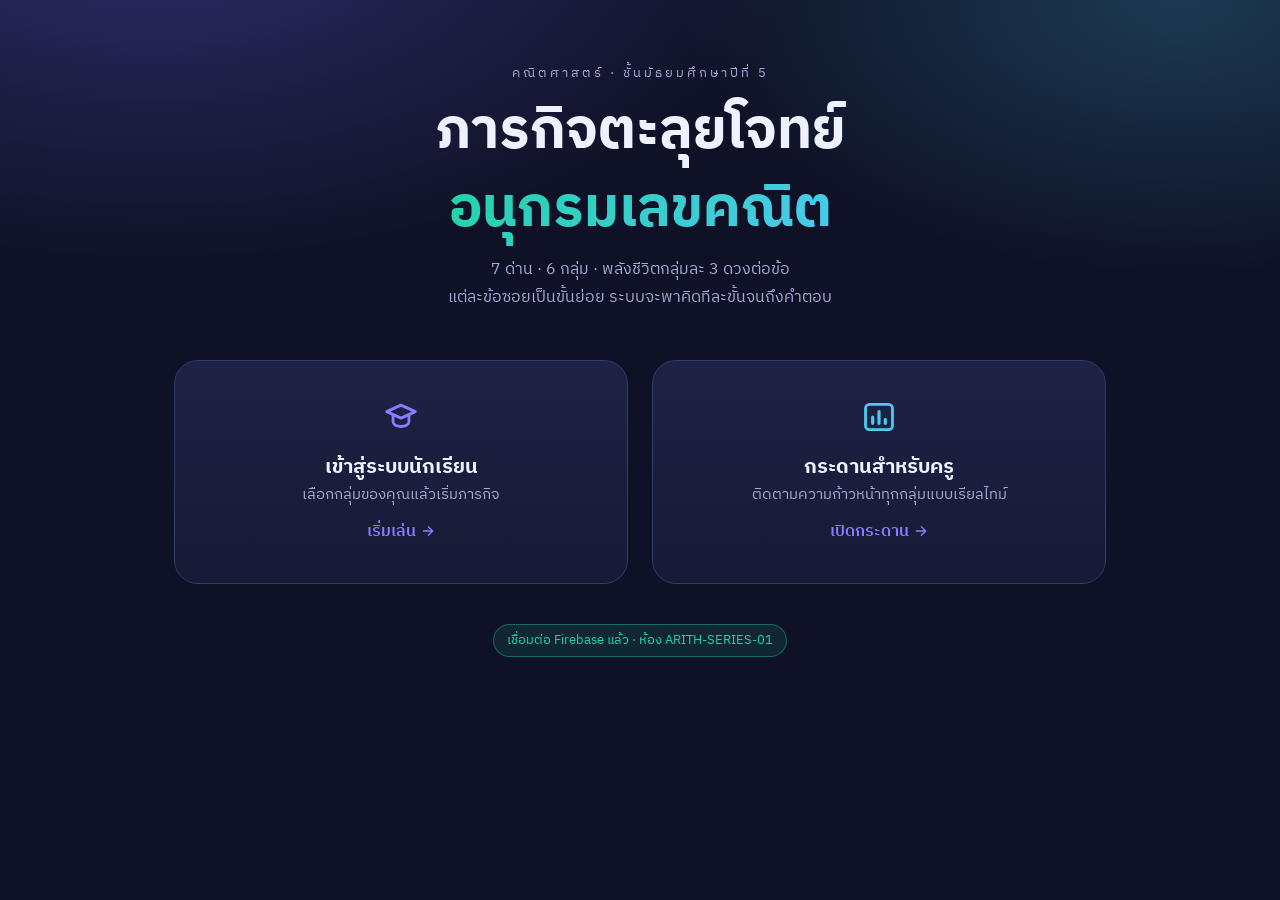
==== index.html @ 9f10b1ca "เพิ่มเกมตะลุยโจทย์ปัญหาอนุกรมเลขคณิต เว็บแอปเพื่อการเรียนรู้แบบ gamification สำหรับ 6 กลุ่ม 7 ข้อ - " ====
<!DOCTYPE html>
<html lang="th">
<head>
  <meta charset="UTF-8">
  <meta name="viewport" content="width=device-width, initial-scale=1.0">
  <title>ภารกิจอนุกรมเลขคณิต | เลือกบทบาท</title>
  <link rel="preconnect" href="https://fonts.googleapis.com">
  <link rel="preconnect" href="https://fonts.gstatic.com" crossorigin>
  <link href="https://fonts.googleapis.com/css2?family=IBM+Plex+Sans+Thai:wght@400;500;600;700&display=swap" rel="stylesheet">
  <link rel="stylesheet" href="css/styles.css">
</head>
<body class="page-landing">

  <!-- ตรวจจับการเปิดไฟล์ผิดวิธี: ES Modules ถูกบล็อกเมื่อเปิดแบบ file://
       สคริปต์นี้เป็น classic script จึงทำงานได้แม้โมดูลอื่นจะโหลดไม่ได้ -->
  <script>
    (function () {
      if (location.protocol !== 'file:') return;
      document.addEventListener('DOMContentLoaded', function () {
        document.body.innerHTML =
          '<div class="file-warning">' +
            '<h1>เปิดไฟล์ผิดวิธีครับ</h1>' +
            '<p>หน้านี้เขียนด้วย <b>ES Modules</b> ซึ่งเบราว์เซอร์จะบล็อกเมื่อเปิดไฟล์โดยตรง ' +
            'จากฮาร์ดดิสก์ (<code>file://</code>) เพราะเหตุผลด้านความปลอดภัย ' +
            'จึงเห็นเป็นหน้าว่าง ๆ แบบนี้ — ไม่ใช่ว่าไฟล์เสียนะครับ</p>' +
            '<h2>วิธีเปิดให้ถูกต้อง</h2>' +
            '<p class="file-warning__step"><b>วิธีที่ 1 (ง่ายที่สุด)</b><br>' +
            'กลับไปที่โฟลเดอร์เดียวกันนี้ แล้ว <b>ดับเบิลคลิกไฟล์</b> ' +
            '<code>เริ่มเกม.command</code> ระบบจะเปิดเซิร์ฟเวอร์และเบราว์เซอร์ให้เอง</p>' +
            '<p class="file-warning__step"><b>วิธีที่ 2</b><br>' +
            'เปิด Terminal แล้วพิมพ์คำสั่งนี้<br>' +
            '<code>cd "$HOME/Desktop/โจทย์ปัญหาอนุกรม เลขคณิต" &amp;&amp; python3 -m http.server 8000</code><br>' +
            'จากนั้นเปิด <code>http://localhost:8000</code></p>' +
            '<p class="file-warning__note">เมื่ออัปโหลดขึ้น GitHub Pages แล้วจะไม่มีปัญหานี้ ' +
            'เพราะเป็นการเปิดผ่าน <code>https://</code> อยู่แล้ว</p>' +
          '</div>';
      });
    })();
  </script>
  <main class="landing">
    <header class="landing__header">
      <p class="landing__eyebrow">คณิตศาสตร์ · ชั้นมัธยมศึกษาปีที่ 5</p>
      <h1 class="landing__title">ภารกิจตะลุยโจทย์<br><span>อนุกรมเลขคณิต</span></h1>
      <p class="landing__subtitle">
        7 ด่าน · 6 กลุ่ม · พลังชีวิตกลุ่มละ 3 ดวงต่อข้อ<br>
        แต่ละข้อซอยเป็นขั้นย่อย ระบบจะพาคิดทีละขั้นจนถึงคำตอบ
      </p>
    </header>

    <div class="landing__choices">
      <a class="role-card role-card--student" href="student.html">
        <span class="role-card__icon" data-icon="student"></span>
        <h2>เข้าสู่ระบบนักเรียน</h2>
        <p>เลือกกลุ่มของคุณแล้วเริ่มภารกิจ</p>
        <span class="role-card__cta">เริ่มเล่น <span data-icon="arrowRight"></span></span>
      </a>

      <a class="role-card role-card--teacher" href="teacher.html">
        <span class="role-card__icon" data-icon="dashboard"></span>
        <h2>กระดานสำหรับครู</h2>
        <p>ติดตามความก้าวหน้าทุกกลุ่มแบบเรียลไทม์</p>
        <span class="role-card__cta">เปิดกระดาน <span data-icon="arrowRight"></span></span>
      </a>
    </div>

    <footer class="landing__footer">
      <span id="connection-badge" class="badge badge--muted">กำลังตรวจสอบการเชื่อมต่อ…</span>
    </footer>
  </main>

  <script type="module">
    import { isFirebaseConfigured, APP_CONFIG } from './js/config.js';
    import { icon } from './js/icons.js';

    // วาดไอคอน SVG ลงในทุกจุดที่ประกาศไว้ด้วย data-icon (ไม่ใช้ emoji)
    document.querySelectorAll('[data-icon]').forEach((node) => {
      const size = node.classList.contains('role-card__icon') ? 38 : 16;
      node.innerHTML = icon(node.dataset.icon, size);
    });

    // แสดงสถานะว่ากำลังใช้ Firebase จริง หรือโหมดออฟไลน์ (localStorage)
    const badge = document.getElementById('connection-badge');
    if (isFirebaseConfigured()) {
      badge.className = 'badge badge--online';
      badge.textContent = `เชื่อมต่อ Firebase แล้ว · ห้อง ${APP_CONFIG.roomCode}`;
    } else {
      badge.className = 'badge badge--offline';
      badge.textContent = 'โหมดออฟไลน์ — ยังไม่ได้ใส่คีย์ใน js/config.js (ข้อมูลเก็บในเครื่องนี้เท่านั้น)';
    }
  </script>
</body>
</html>
---- css/styles.css ----
/* ==========================================================================
   styles.css — ภารกิจตะลุยโจทย์อนุกรมเลขคณิต
   โครงสร้าง
     1. Design tokens
     2. Base & utilities
     3. ส่วนประกอบร่วม (ปุ่ม การ์ด ไอคอน ตรากลุ่ม หัวใจ แถบความก้าวหน้า)
     4. หน้าแรก
     5. หน้าจอนักเรียน — เลือกกลุ่ม / HUD / โจทย์ / บันไดคำถามย่อย / สรุปผล
     6. กระดานครู
     7. Responsive
   ========================================================================== */

/* ---------- 1. Design tokens ---------- */
:root {
  --bg-deep: #0f1226;
  --bg-mid: #171a35;
  --surface: #1e2245;
  --surface-2: #262a52;
  --border: #343a6b;

  --text: #eef1ff;
  --text-dim: #a4abd6;

  --primary: #6c5ce7;
  --primary-bright: #8a7bff;
  --mint: #22d3a7;
  --amber: #ffb340;
  --rose: #ff6b81;
  --sky: #4cc9f0;

  --radius-sm: 10px;
  --radius: 16px;
  --radius-lg: 24px;
  --shadow: 0 18px 40px rgba(5, 7, 25, 0.45);
  --font: 'IBM Plex Sans Thai', 'Segoe UI', system-ui, -apple-system, sans-serif;
}

/* ---------- 2. Base ---------- */
* { box-sizing: border-box; }

body {
  margin: 0;
  font-family: var(--font);
  color: var(--text);
  background:
    radial-gradient(1100px 600px at 12% -10%, rgba(108, 92, 231, 0.35), transparent 60%),
    radial-gradient(900px 500px at 92% 0%, rgba(76, 201, 240, 0.22), transparent 55%),
    var(--bg-deep);
  min-height: 100vh;
  line-height: 1.75;
  -webkit-font-smoothing: antialiased;
}

h1, h2, h3, h4 { line-height: 1.4; margin: 0; }
p { margin: 0 0 0.6em; }
code { font-family: ui-monospace, 'SF Mono', Menlo, monospace; font-size: 0.88em; }

.hidden { display: none !important; }

.back-link {
  display: inline-block;
  color: var(--text-dim);
  text-decoration: none;
  font-size: 0.9rem;
  margin-bottom: 0.5rem;
}
.back-link::before { content: '‹ '; }
.back-link:hover { color: var(--text); }

/* ---------- 3. ส่วนประกอบร่วม ---------- */

/* ไอคอน SVG (แทน emoji ทั้งระบบ) */
.icon { vertical-align: -0.18em; display: inline-block; }

/* ตราประจำกลุ่ม — ตัวเลขบนวงกลมสีประจำกลุ่ม */
/* หมายเหตุ: ห้ามประกาศ --group-color ซ้ำตรงนี้ เพราะจะไปทับค่าที่สืบทอด
   มาจากปุ่มแม่ (ที่ JS ตั้งไว้เป็นสีประจำกลุ่ม) ใช้ค่าสำรองใน var() แทน */
.group-badge {
  display: inline-grid;
  place-items: center;
  width: 2rem;
  height: 2rem;
  border-radius: 50%;
  font-weight: 700;
  font-size: 0.95rem;
  color: #fff;
  background: var(--group-color, var(--primary));
  box-shadow: 0 0 0 3px color-mix(in srgb, var(--group-color, var(--primary)) 25%, transparent);
  flex-shrink: 0;
}
.group-badge--lg { width: 3rem; height: 3rem; font-size: 1.3rem; }

/* พลังชีวิต */
.heart { display: inline-block; line-height: 1; }
.heart--on { color: var(--rose); }
.heart--off { color: var(--text-dim); }

.btn {
  font-family: inherit;
  font-size: 1rem;
  font-weight: 600;
  border: none;
  border-radius: var(--radius-sm);
  padding: 0.72rem 1.4rem;
  cursor: pointer;
  transition: transform 0.12s ease, box-shadow 0.2s ease, background 0.2s ease;
  text-decoration: none;
  display: inline-flex;
  align-items: center;
  justify-content: center;
  gap: 0.45rem;
}
.btn:hover:not(:disabled) { transform: translateY(-2px); }
.btn:disabled { opacity: 0.4; cursor: not-allowed; }

.btn--primary {
  background: linear-gradient(135deg, var(--primary) 0%, var(--primary-bright) 100%);
  color: #fff;
  box-shadow: 0 8px 22px rgba(108, 92, 231, 0.45);
}
.btn--ghost {
  background: transparent;
  color: var(--text-dim);
  border: 1.5px solid var(--border);
}
.btn--ghost:hover:not(:disabled) { color: var(--text); border-color: var(--primary-bright); }
.btn--danger { background: rgba(255, 107, 129, 0.15); color: var(--rose); border: 1.5px solid rgba(255, 107, 129, 0.45); }
.btn--danger:hover { background: rgba(255, 107, 129, 0.28); }
.btn--block { display: flex; width: 100%; margin-top: 1rem; }
.btn--sm { padding: 0.42rem 0.85rem; font-size: 0.85rem; }

.card {
  background: linear-gradient(180deg, var(--surface) 0%, var(--bg-mid) 100%);
  border: 1px solid var(--border);
  border-radius: var(--radius-lg);
  padding: 1.6rem;
  box-shadow: var(--shadow);
}
.card__title { font-size: 1.45rem; margin-top: 0.4rem; }

.chip {
  display: inline-block;
  font-size: 0.76rem;
  font-weight: 600;
  padding: 0.18rem 0.7rem;
  border-radius: 999px;
  margin-right: 0.4rem;
}
.chip--level { background: rgba(108, 92, 231, 0.25); color: var(--primary-bright); }
.chip--difficulty { background: rgba(255, 179, 64, 0.16); color: var(--amber); letter-spacing: 1px; }

.progress-track {
  height: 10px;
  background: rgba(255, 255, 255, 0.08);
  border-radius: 999px;
  overflow: hidden;
}
.progress-track--sm { height: 6px; }
.progress-track__fill {
  height: 100%;
  width: 0;
  background: linear-gradient(90deg, var(--mint), var(--sky));
  border-radius: 999px;
  transition: width 0.45s cubic-bezier(0.4, 0, 0.2, 1);
}

.badge {
  display: inline-block;
  font-size: 0.82rem;
  padding: 0.25rem 0.8rem;
  border-radius: 999px;
  border: 1px solid var(--border);
}
.badge--muted { color: var(--text-dim); }
.badge--online { color: var(--mint); border-color: rgba(34, 211, 167, 0.4); background: rgba(34, 211, 167, 0.1); }
.badge--offline { color: var(--amber); border-color: rgba(255, 179, 64, 0.4); background: rgba(255, 179, 64, 0.1); }

/* ---------- 4. หน้าแรก ---------- */
.landing { max-width: 980px; margin: 0 auto; padding: 7vh 1.5rem 4rem; text-align: center; }
.landing__eyebrow { color: var(--text-dim); letter-spacing: 3px; font-size: 0.8rem; }
.landing__title { font-size: clamp(2.1rem, 6vw, 3.5rem); font-weight: 700; margin: 0.4rem 0; }
.landing__title span {
  background: linear-gradient(135deg, var(--mint), var(--sky));
  -webkit-background-clip: text;
  background-clip: text;
  color: transparent;
}
.landing__subtitle { color: var(--text-dim); margin-bottom: 3rem; }

.landing__choices { display: grid; grid-template-columns: repeat(2, 1fr); gap: 1.5rem; }
.role-card {
  display: block;
  text-decoration: none;
  color: var(--text);
  background: linear-gradient(180deg, var(--surface) 0%, var(--bg-mid) 100%);
  border: 1px solid var(--border);
  border-radius: var(--radius-lg);
  padding: 2.3rem 1.75rem;
  transition: transform 0.18s ease, border-color 0.18s ease, box-shadow 0.18s ease;
}
.role-card:hover { transform: translateY(-6px); box-shadow: var(--shadow); }
.role-card--student { color: var(--text); }
.role-card--student:hover { border-color: var(--mint); }
.role-card--teacher:hover { border-color: var(--sky); }
.role-card__icon { display: block; margin-bottom: 0.7rem; color: var(--primary-bright); }
.role-card--teacher .role-card__icon { color: var(--sky); }
.role-card h2 { font-size: 1.25rem; }
.role-card p { color: var(--text-dim); font-size: 0.95rem; }
.role-card__cta { color: var(--primary-bright); font-weight: 600; }
.landing__footer { margin-top: 2.5rem; }

/* ---------- 5. หน้าจอนักเรียน ---------- */
.screen { display: none; }
.screen--active { display: block; animation: fade-in 0.35s ease; }
@keyframes fade-in { from { opacity: 0; transform: translateY(8px); } to { opacity: 1; transform: none; } }

/* 5.1 เลือกกลุ่ม */
.login { max-width: 900px; margin: 0 auto; padding: 6vh 1.5rem 4rem; text-align: center; }
.login__title { font-size: 2rem; }
.login__hint { color: var(--text-dim); margin-bottom: 2.5rem; }

.group-picker { display: grid; grid-template-columns: repeat(3, 1fr); gap: 1.1rem; }
.group-btn {
  --group-color: var(--primary);
  font-family: inherit;
  color: var(--text);
  background: linear-gradient(180deg, var(--surface) 0%, var(--bg-mid) 100%);
  border: 1.5px solid var(--border);
  border-radius: var(--radius);
  padding: 1.5rem 1rem;
  cursor: pointer;
  display: flex;
  flex-direction: column;
  align-items: center;
  gap: 0.45rem;
  transition: transform 0.15s ease, border-color 0.15s ease;
}
.group-btn:hover { transform: translateY(-4px); border-color: var(--group-color); }
.group-btn__name { font-weight: 600; font-size: 1.05rem; }
.group-btn__status { font-size: 0.8rem; color: var(--text-dim); }
.group-btn__status.is-active { color: var(--mint); }

/* 5.2 แถบสถานะ (HUD) */
.hud {
  position: sticky;
  top: 0;
  z-index: 10;
  display: grid;
  grid-template-columns: auto 1fr auto;
  align-items: center;
  gap: 1.5rem;
  padding: 0.85rem 1.5rem;
  background: rgba(15, 18, 38, 0.9);
  backdrop-filter: blur(14px);
  border-bottom: 1px solid var(--border);
}
.hud__group { display: flex; align-items: center; gap: 0.7rem; }
.hud__sub { display: block; font-size: 0.8rem; color: var(--text-dim); }
.hud__stats { display: flex; gap: 1.5rem; }
.hud__stat { text-align: right; }
.hud__stat-label { display: block; font-size: 0.72rem; color: var(--text-dim); }
.hud__hearts { display: inline-flex; gap: 2px; }
.hud__score { font-size: 1.3rem; font-weight: 700; color: var(--mint); }

/* 5.3 พื้นที่โจทย์ */
.quest {
  display: grid;
  grid-template-columns: 1fr 1.05fr;
  gap: 1.5rem;
  max-width: 1300px;
  margin: 0 auto;
  padding: 1.6rem 1.5rem 4rem;
  align-items: start;
}
.statement { font-size: 1.05rem; }
.statement b { color: var(--amber); }

.figure { margin: 1.1rem 0; }
.figure__body img { width: 100%; height: auto; border-radius: var(--radius); display: block; }
.figure__caption { font-size: 0.82rem; color: var(--text-dim); text-align: center; margin-top: 0.5rem; }

/* 5.4 บันไดคำถามย่อย (หัวใจของ scaffolding) */
.ladder {
  background: linear-gradient(180deg, var(--surface) 0%, var(--bg-mid) 100%);
  border: 1px solid var(--border);
  border-radius: var(--radius-lg);
  padding: 1.4rem;
  box-shadow: var(--shadow);
  position: sticky;
  top: 90px;
}
.ladder__header {
  display: flex;
  align-items: baseline;
  justify-content: space-between;
  margin-bottom: 1rem;
}
.ladder__title { font-size: 1.1rem; }
.ladder__counter { font-size: 0.82rem; color: var(--mint); font-weight: 600; }

.step-list { list-style: none; margin: 0; padding: 0; display: grid; gap: 0.7rem; }

.step {
  border: 1.5px solid var(--border);
  border-radius: var(--radius);
  padding: 0.85rem 1rem;
  transition: border-color 0.2s ease, background 0.2s ease;
}
.step--locked { opacity: 0.45; }
.step--done { border-color: rgba(34, 211, 167, 0.35); background: rgba(34, 211, 167, 0.06); }
.step--active {
  border-color: var(--primary-bright);
  background: rgba(108, 92, 231, 0.1);
  box-shadow: 0 0 0 3px rgba(108, 92, 231, 0.12);
  animation: fade-in 0.3s ease;
}

.step__head { display: flex; align-items: center; gap: 0.6rem; }
.step__label {
  font-size: 0.72rem;
  font-weight: 700;
  letter-spacing: 0.3px;
  background: rgba(255, 255, 255, 0.08);
  border-radius: 999px;
  padding: 0.1rem 0.6rem;
  white-space: nowrap;
}
.step--active .step__label { background: var(--primary); color: #fff; }
.step--done .step__label { background: rgba(34, 211, 167, 0.2); color: var(--mint); }
.step__goal { font-size: 0.8rem; color: var(--text-dim); flex: 1; }
.step__status { display: inline-flex; color: var(--text-dim); }
.step__status--ok { color: var(--mint); }
.step__status--now { color: var(--primary-bright); }

.step__prompt { margin: 0.7rem 0 0.9rem; font-size: 1rem; }
.step__answered { margin: 0.55rem 0 0.2rem; font-size: 0.9rem; color: var(--text-dim); }
.step__answered b { color: var(--mint); }
.step__explain {
  margin: 0;
  font-size: 0.86rem;
  color: var(--text-dim);
  border-left: 3px solid rgba(34, 211, 167, 0.4);
  padding-left: 0.7rem;
}

.step__actions { display: flex; gap: 0.6rem; margin-top: 0.9rem; flex-wrap: wrap; }
.step__actions .btn { flex: 1; min-width: 130px; }

/* ช่องตอบ */
.input-row { display: flex; align-items: center; gap: 0.6rem; }
#step-input {
  flex: 1;
  font-family: inherit;
  font-size: 1.25rem;
  font-weight: 600;
  text-align: center;
  color: var(--text);
  background: rgba(0, 0, 0, 0.3);
  border: 2px solid var(--border);
  border-radius: var(--radius-sm);
  padding: 0.6rem 0.9rem;
  outline: none;
  min-width: 0;
}
#step-input:focus { border-color: var(--primary-bright); }
#step-input::placeholder { font-size: 0.92rem; font-weight: 400; color: var(--text-dim); }
.input-unit { color: var(--text-dim); font-weight: 600; white-space: nowrap; }

.answer-choice { display: grid; gap: 0.5rem; }
.choice {
  font-family: inherit;
  font-size: 0.97rem;
  color: var(--text);
  background: rgba(0, 0, 0, 0.22);
  border: 2px solid var(--border);
  border-radius: var(--radius-sm);
  padding: 0.6rem 0.8rem;
  text-align: left;
  cursor: pointer;
  display: flex;
  align-items: center;
  gap: 0.7rem;
  transition: border-color 0.15s ease, background 0.15s ease;
}
.choice:hover { border-color: var(--primary-bright); }
.choice.is-selected { border-color: var(--mint); background: rgba(34, 211, 167, 0.12); }
.choice__key {
  width: 1.7rem; height: 1.7rem;
  display: grid; place-items: center;
  border-radius: 50%;
  background: rgba(255, 255, 255, 0.08);
  font-weight: 700;
  font-size: 0.85rem;
  flex-shrink: 0;
}

/* ผลตอบกลับ / คำใบ้ */
.feedback {
  margin: 0.9rem 0 0;
  padding: 0.7rem 0.9rem;
  border-radius: var(--radius-sm);
  font-size: 0.9rem;
  border-left: 4px solid;
}
.feedback--success { background: rgba(34, 211, 167, 0.12); border-color: var(--mint); color: #a8f6e2; }
.feedback--error   { background: rgba(255, 107, 129, 0.12); border-color: var(--rose); color: #ffc5cd; }
.feedback--warn    { background: rgba(255, 179, 64, 0.12); border-color: var(--amber); color: #ffdfb0; }
.feedback--info    { background: rgba(76, 201, 240, 0.12); border-color: var(--sky); color: #bfeaff; }

.hint-box {
  margin-top: 0.9rem;
  background: rgba(255, 179, 64, 0.08);
  border: 1px solid rgba(255, 179, 64, 0.32);
  border-radius: var(--radius-sm);
  padding: 0.8rem 1rem;
  animation: fade-in 0.3s ease;
}
.hint-box__title { color: var(--amber); font-size: 0.88rem; margin-bottom: 0.35rem; }
.hint-box p { margin: 0; font-size: 0.92rem; }

/* กล่องเฉลยเต็ม */
.solution-box {
  margin-top: 1.1rem;
  background: rgba(108, 92, 231, 0.1);
  border: 1px solid rgba(138, 123, 255, 0.35);
  border-radius: var(--radius);
  padding: 1.1rem 1.2rem;
  animation: fade-in 0.35s ease;
}
.solution-box__title { color: var(--primary-bright); margin-bottom: 0.6rem; font-size: 1rem; }
.solution-box__verdict {
  font-size: 0.95rem;
  color: var(--mint);
  background: rgba(34, 211, 167, 0.1);
  border-radius: var(--radius-sm);
  padding: 0.5rem 0.8rem;
}
.solution-box__verdict--reveal { color: var(--amber); background: rgba(255, 179, 64, 0.1); }
.solution-box .formula {
  background: rgba(0, 0, 0, 0.3);
  border-radius: var(--radius-sm);
  padding: 0.65rem 0.9rem;
  font-size: 1rem;
}
.solution-box .note {
  font-size: 0.85rem;
  color: var(--text-dim);
  border-left: 3px solid var(--border);
  padding-left: 0.8rem;
}
.solution-box b { color: var(--mint); }
.note { font-size: 0.85rem; color: var(--text-dim); }

/* 5.5 หน้าสรุป */
.finish { max-width: 760px; margin: 0 auto; padding: 7vh 1.5rem 4rem; text-align: center; }
.finish__icon { display: inline-block; color: var(--mint); }
.finish__title { font-size: 2.1rem; }
.finish__subtitle { color: var(--text-dim); }
.finish__score { font-size: 3.2rem; font-weight: 700; color: var(--mint); margin: 0.8rem 0 2rem; }
.finish__score small { font-size: 1.05rem; color: var(--text-dim); font-weight: 400; }
.finish__table { width: 100%; border-collapse: collapse; margin-bottom: 2rem; font-size: 0.92rem; }
.finish__table th, .finish__table td {
  padding: 0.55rem 0.5rem;
  border-bottom: 1px solid var(--border);
  text-align: center;
}
.finish__table th { color: var(--text-dim); font-weight: 500; }
.finish__table td:first-child, .finish__table th:first-child { text-align: left; }

/* ---------- 6. กระดานครู ---------- */
.dash-header {
  display: flex;
  justify-content: space-between;
  align-items: flex-end;
  gap: 1rem;
  flex-wrap: wrap;
  max-width: 1320px;
  margin: 0 auto;
  padding: 2rem 1.5rem 1rem;
}
.dash-header__title { font-size: 1.65rem; }
.dash-header__meta { color: var(--text-dim); font-size: 0.9rem; margin: 0.35rem 0 0; }

.kpi-row {
  max-width: 1320px;
  margin: 0 auto;
  padding: 0.5rem 1.5rem;
  display: grid;
  grid-template-columns: repeat(4, 1fr);
  gap: 1rem;
}
.kpi {
  background: linear-gradient(180deg, var(--surface) 0%, var(--bg-mid) 100%);
  border: 1px solid var(--border);
  border-radius: var(--radius);
  padding: 0.9rem 1.1rem;
}
.kpi__label { display: block; font-size: 0.8rem; color: var(--text-dim); }
.kpi strong { font-size: 1.4rem; }

.panel { max-width: 1320px; margin: 1.6rem auto 0; padding: 0 1.5rem; }
.panel__title { font-size: 1.1rem; margin-bottom: 0.8rem; color: var(--text-dim); font-weight: 600; }

.matrix-scroll { overflow-x: auto; border-radius: var(--radius); border: 1px solid var(--border); }
.matrix { width: 100%; border-collapse: collapse; background: var(--bg-mid); font-size: 0.9rem; }
.matrix th, .matrix td { padding: 0.5rem; text-align: center; border-bottom: 1px solid rgba(255,255,255,0.05); }
.matrix thead th { background: var(--surface-2); color: var(--text-dim); font-weight: 600; }
.matrix__group {
  text-align: left !important;
  white-space: nowrap;
  font-weight: 600;
  display: flex;
  align-items: center;
  gap: 0.5rem;
}
.matrix__group .group-badge { width: 1.6rem; height: 1.6rem; font-size: 0.8rem; box-shadow: none; }
.matrix__qnum { display: inline-block; width: 1.5rem; }
.matrix__total { color: var(--mint); }

.cell {
  display: inline-flex;
  align-items: center;
  justify-content: center;
  min-width: 2.7rem;
  height: 1.9rem;
  border-radius: 7px;
  font-size: 0.78rem;
  font-weight: 700;
  position: relative;
}
.cell--solved   { background: rgba(34, 211, 167, 0.22); color: var(--mint); }
.cell--revealed { background: rgba(138, 123, 255, 0.22); color: var(--primary-bright); }
.cell--current  { background: rgba(255, 179, 64, 0.25); color: var(--amber); animation: pulse 1.6s infinite; }
.cell--idle     { background: rgba(255, 255, 255, 0.05); color: transparent; }
@keyframes pulse { 0%, 100% { opacity: 1; } 50% { opacity: 0.55; } }

.matrix__wrong {
  position: absolute;
  top: -6px; right: -7px;
  font-style: normal;
  font-size: 0.62rem;
  background: var(--rose);
  color: #fff;
  border-radius: 999px;
  padding: 0 0.32rem;
}

.legend {
  list-style: none;
  display: flex;
  gap: 1.1rem;
  padding: 0.8rem 0 0;
  margin: 0;
  font-size: 0.8rem;
  color: var(--text-dim);
  flex-wrap: wrap;
}
.legend li { display: flex; align-items: center; gap: 0.35rem; }
.dot { width: 0.8rem; height: 0.8rem; border-radius: 4px; display: inline-block; }
.dot--solved { background: rgba(34, 211, 167, 0.6); }
.dot--revealed { background: rgba(138, 123, 255, 0.6); }
.dot--current { background: rgba(255, 179, 64, 0.7); }
.dot--idle { background: rgba(255, 255, 255, 0.12); }
.dot--wrong { background: var(--rose); border-radius: 999px; }

.group-grid { display: grid; grid-template-columns: repeat(auto-fill, minmax(290px, 1fr)); gap: 1.1rem; padding-bottom: 4rem; }
.dash-card {
  background: linear-gradient(180deg, var(--surface) 0%, var(--bg-mid) 100%);
  border: 1px solid var(--border);
  border-radius: var(--radius);
  padding: 1.1rem 1.2rem;
}
.dash-card--empty { opacity: 0.55; }
.dash-card__head { display: flex; align-items: center; gap: 0.7rem; margin-bottom: 0.8rem; }
.dash-card__id { flex: 1; line-height: 1.35; }
.dash-card__id span { display: block; font-size: 0.8rem; color: var(--text-dim); }
.dash-card__score { font-size: 1.45rem; font-weight: 700; color: var(--mint); }
.dash-card__meta {
  font-size: 0.8rem;
  color: var(--text-dim);
  margin: 0.5rem 0 0.7rem;
  display: flex;
  justify-content: space-between;
  align-items: center;
  gap: 0.5rem;
}
.dash-card__hearts { display: inline-flex; gap: 1px; }
.dash-card__mistakes { font-size: 0.85rem; margin-bottom: 0.8rem; }
.dash-card__mistakes summary { cursor: pointer; color: var(--rose); }
.dash-card__mistakes ul { margin: 0.5rem 0 0; padding-left: 1.1rem; color: var(--text-dim); }
.dash-card__mistakes li { margin-bottom: 0.4rem; }
.dash-card__mistakes code {
  background: rgba(255, 107, 129, 0.15);
  color: #ffc5cd;
  border-radius: 5px;
  padding: 0.05rem 0.35rem;
  display: inline-block;
  margin: 0.1rem 0.15rem 0 0;
}

/* ---------- 7. Responsive ---------- */
@media (max-width: 1040px) {
  .quest { grid-template-columns: 1fr; }
  .ladder { position: static; }
  .kpi-row { grid-template-columns: repeat(2, 1fr); }
}
@media (max-width: 680px) {
  .landing__choices { grid-template-columns: 1fr; }
  .group-picker { grid-template-columns: repeat(2, 1fr); }
  .hud { grid-template-columns: 1fr auto; gap: 0.7rem; }
  .hud__center { display: none; }
  .card, .ladder { padding: 1.1rem; }
  .step__actions .btn { min-width: 100%; }
}

/* ---------- 8. กล่องเตือนเมื่อเปิดไฟล์แบบ file:// ----------
   แสดงแทนหน้าว่าง เมื่อผู้ใช้ดับเบิลคลิกไฟล์ HTML ตรง ๆ
   (ES Modules ถูกเบราว์เซอร์บล็อกในโปรโตคอล file://) */
.file-warning {
  max-width: 680px;
  margin: 8vh auto;
  padding: 2.2rem;
  background: linear-gradient(180deg, var(--surface) 0%, var(--bg-mid) 100%);
  border: 1px solid var(--border);
  border-left: 5px solid var(--amber);
  border-radius: var(--radius-lg);
  box-shadow: var(--shadow);
}
.file-warning h1 { font-size: 1.6rem; color: var(--amber); margin-bottom: 0.8rem; }
.file-warning h2 { font-size: 1.1rem; margin: 1.6rem 0 0.7rem; color: var(--text); }
.file-warning p { color: var(--text-dim); }
.file-warning b { color: var(--text); }
.file-warning code {
  background: rgba(0, 0, 0, 0.35);
  border: 1px solid var(--border);
  border-radius: 6px;
  padding: 0.12rem 0.45rem;
  color: var(--mint);
  display: inline-block;
  margin: 0.15rem 0;
  word-break: break-all;
}
.file-warning__step {
  background: rgba(108, 92, 231, 0.1);
  border-radius: var(--radius-sm);
  padding: 0.85rem 1rem;
  margin-bottom: 0.8rem;
}
.file-warning__note {
  font-size: 0.88rem;
  border-top: 1px solid var(--border);
  padding-top: 0.9rem;
  margin-top: 1.4rem;
}
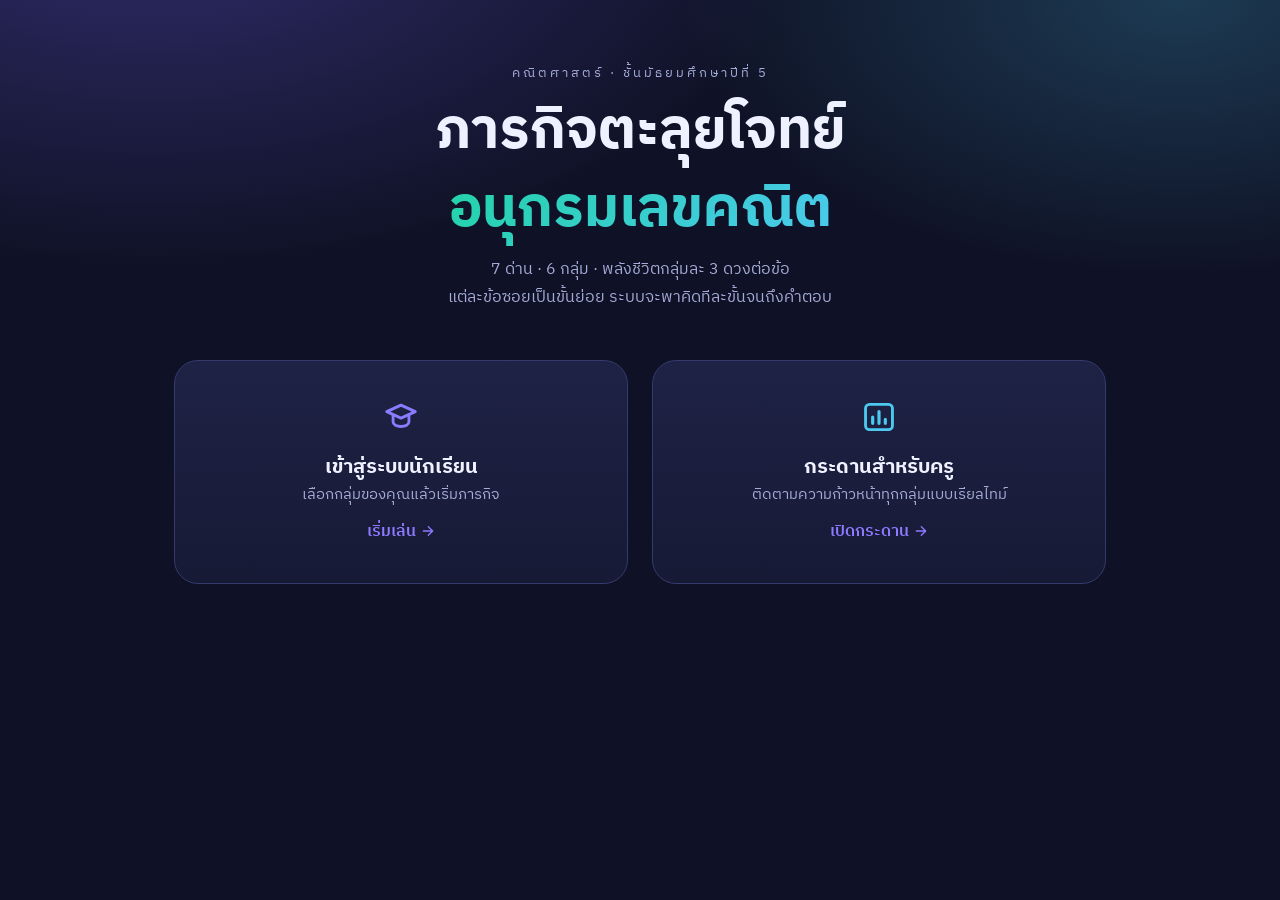
==== commit 5f03be22: "Remove footer and Firebase connection status Removed the footer and Firebase connection status scrip" ====
--- a/index.html
+++ b/index.html
@@ -63,9 +63,6 @@
       </a>
     </div>
 
-    <footer class="landing__footer">
-      <span id="connection-badge" class="badge badge--muted">กำลังตรวจสอบการเชื่อมต่อ…</span>
-    </footer>
   </main>
 
   <script type="module">
@@ -78,15 +75,8 @@
       node.innerHTML = icon(node.dataset.icon, size);
     });
 
-    // แสดงสถานะว่ากำลังใช้ Firebase จริง หรือโหมดออฟไลน์ (localStorage)
-    const badge = document.getElementById('connection-badge');
-    if (isFirebaseConfigured()) {
-      badge.className = 'badge badge--online';
-      badge.textContent = `เชื่อมต่อ Firebase แล้ว · ห้อง ${APP_CONFIG.roomCode}`;
-    } else {
-      badge.className = 'badge badge--offline';
-      badge.textContent = 'โหมดออฟไลน์ — ยังไม่ได้ใส่คีย์ใน js/config.js (ข้อมูลเก็บในเครื่องนี้เท่านั้น)';
-    }
+
+
   </script>
 </body>
 </html>
